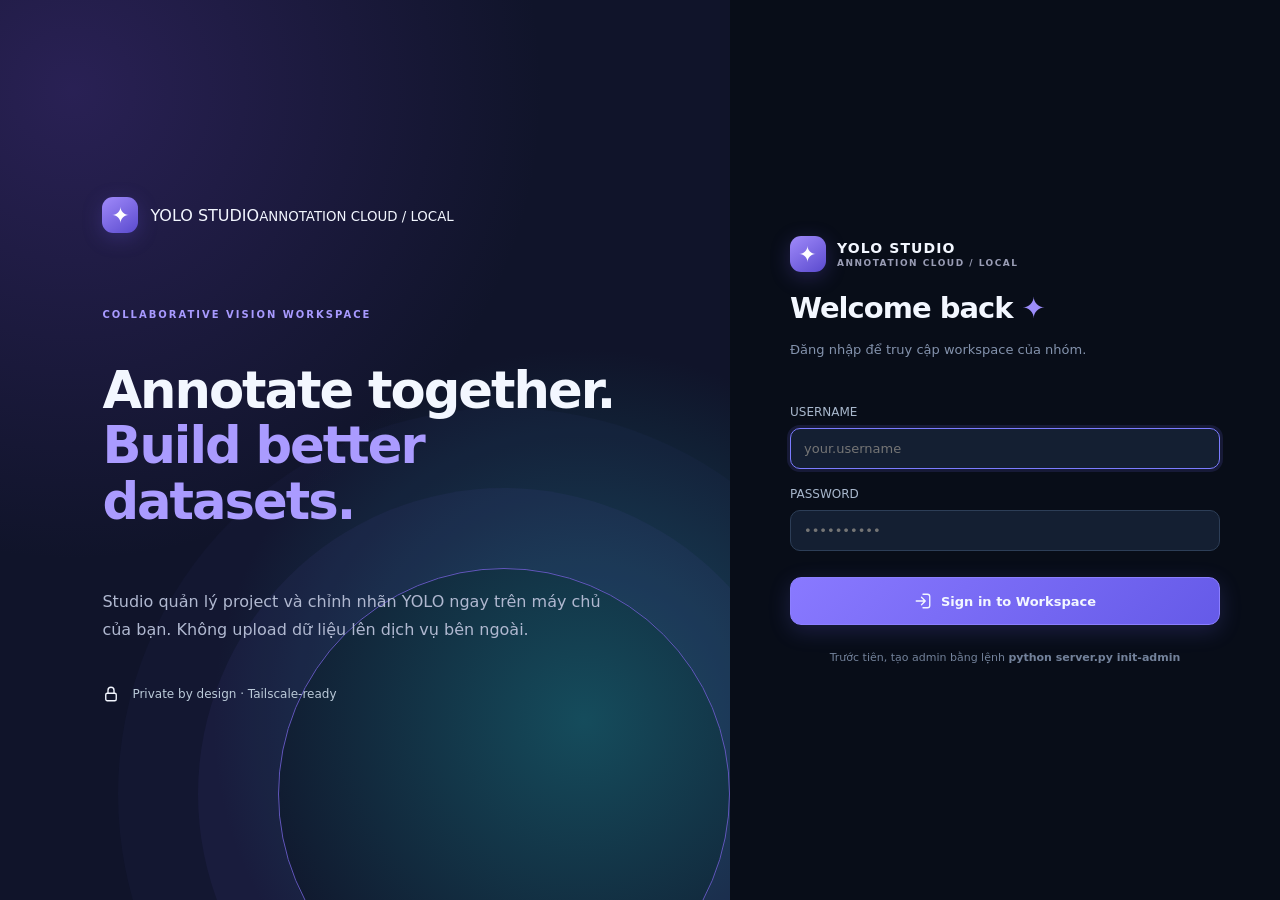
==== src/frontend/index.html @ a113437c "V1 base" ====
<!doctype html>
<html lang="vi">
<head>
  <meta charset="utf-8">
  <meta name="viewport" content="width=device-width,initial-scale=1">
  <meta name="color-scheme" content="dark">
  <title>YOLO Studio — Collaborative Dataset Workspace</title>
  <link rel="stylesheet" href="/static/style.css">
</head>
<body>
  <div id="app"><div class="boot"><div class="brand-mark">✦</div><div>YOLO STUDIO</div></div></div>
  <div id="toast-region" aria-live="polite"></div>
  <div id="modal-root"></div>
  <script src="/static/app.js?v=20261020-6" defer></script>
</body>
</html>
---- static/style.css ----
@import url('');
:root{--bg:#080d18;--panel:#0e1625;--panel2:#121c2e;--card:#111a2a;--border:#233049;--muted:#93a0b6;--soft:#b7c3d6;--text:#f3f7ff;--accent:#7c6cf6;--aqua:#42dbc5;--danger:#f77690;--gold:#ffca80;--sidebar:244px;--radius:17px;font-family:Inter,ui-sans-serif,system-ui,-apple-system,"Segoe UI",Arial,sans-serif;color:var(--text)}
*{box-sizing:border-box}body{background:var(--bg);margin:0;min-height:100vh}button,input,select{font:inherit}button{cursor:pointer;color:inherit}button:disabled{opacity:.48;cursor:not-allowed}a{color:inherit;text-decoration:none}input,select{outline:none}input:focus,select:focus{border-color:#7b7bff!important;box-shadow:0 0 0 3px #7771ff22}button:focus-visible{outline:2px solid var(--accent);outline-offset:3px}
#app{min-height:100vh}.boot{display:flex;gap:12px;align-items:center;justify-content:center;height:100vh;font-size:17px;font-weight:850;letter-spacing:2px}.brand-mark{width:42px;height:42px;background:linear-gradient(145deg,#a382ff,#5547cb);display:grid;place-items:center;border-radius:13px;box-shadow:0 7px 28px #7e6bff40;font-size:24px}
.ico{width:18px;height:18px;display:inline-block;vertical-align:middle;flex-shrink:0;fill:none;stroke:currentColor;stroke-width:1.8;stroke-linecap:round;stroke-linejoin:round}.ico.sm{width:15px;height:15px}.ico.lg{width:22px;height:22px}
.btn{display:inline-flex;align-items:center;justify-content:center;gap:9px;padding:10px 15px;border:1px solid var(--border);border-radius:11px;background:#19243a;white-space:nowrap;font-size:13px;font-weight:700;transition:.14s ease}.btn:hover:not(:disabled){border-color:#616994;background:#222e49;transform:translateY(-1px)}.btn.primary{background:linear-gradient(135deg,#8979ff,#655ae8);border-color:#8c7fff;box-shadow:0 6px 22px #7067f533}.btn.primary:hover{background:linear-gradient(135deg,#a092ff,#7265fb)}.btn.ghost{background:transparent;border-color:transparent;color:#bac7d9}.btn.ghost:hover{background:#ffffff12}.btn.quiet{background:#101b2e}.btn.danger{color:#ff9bab;background:#381c2a;border-color:#693546}.btn.icon-btn{padding:9px;width:37px;height:37px}.btn.small{padding:7px 10px;font-size:12px}.btn.active{color:white;border-color:#8275f1;background:#372d69}.tag,.pill{font-size:11px;font-weight:800;padding:5px 8px;border-radius:7px;background:#1d2b42;color:#abbdd7;display:inline-flex;align-items:center;gap:5px}.tag.green{color:#51dfbb;background:#193d39}.tag.orange{color:#ffcd7e;background:#493722}.tag.purple{color:#a99afc;background:#2c2750}.tag.red{color:#ff9aab;background:#482433}.tag.outline{background:transparent;border:1px solid #40506a}
.shell{display:flex;min-height:100vh}.side{width:var(--sidebar);flex-shrink:0;position:sticky;top:0;height:100vh;display:flex;flex-direction:column;background:#0b1220;border-right:1px solid #263148;padding:25px 15px 18px}.logo{display:flex;align-items:center;gap:11px;margin:0 9px 29px;font-size:14px;font-weight:900;letter-spacing:1.1px}.logo small{display:block;font-size:9px;color:#9a9db5;letter-spacing:1.5px;margin-top:2px}.logo-mark{width:36px;height:36px;display:grid;place-items:center;background:linear-gradient(145deg,#a08afa,#5a4ace);border-radius:11px;color:#fff;box-shadow:0 5px 20px #6151cb4d;font-size:22px}.side-section{font-size:10px;font-weight:900;letter-spacing:1.5px;color:#73829a;margin:27px 10px 10px;text-transform:uppercase}.workspace-select{background:#182338;border:1px solid #2c3c55;border-radius:12px;padding:11px;color:#f5f5ff;width:100%;font-size:12px;font-weight:700;cursor:pointer}.nav-btn{width:100%;text-align:left;display:flex;gap:12px;align-items:center;border:1px solid transparent;background:transparent;color:#9baac0;padding:12px 13px;border-radius:11px;font-size:13px;font-weight:650;margin-bottom:4px}.nav-btn:hover{background:#17243a;color:white}.nav-btn.active{background:linear-gradient(100deg,#302954,#201e3b);border-color:#40386b;color:#cbc3ff}.nav-btn .count{margin-left:auto;background:#223149;padding:3px 7px;border-radius:6px;font-size:11px}.side-bottom{margin-top:auto;border-top:1px solid #263248;padding-top:17px}.side-user{display:flex;align-items:center;gap:10px;padding:8px;border-radius:12px}.avatar{width:32px;height:32px;border-radius:10px;display:grid;place-items:center;background:linear-gradient(130deg,#544a89,#217d84);font-weight:900;color:white;flex-shrink:0}.small-muted{font-size:11px;color:#7f8da8}.side-user .username{font-size:12px;font-weight:800}.side-user .small-muted{margin-top:2px}
.main{width:calc(100% - var(--sidebar));min-width:0}.topbar{height:73px;display:flex;align-items:center;justify-content:space-between;padding:0 32px;border-bottom:1px solid #222d44;background:#0c1422}.crumbs{display:flex;align-items:center;gap:9px;color:#7c8aa4;font-size:12px}.crumbs strong{color:#e6edff}.topbar-right{display:flex;align-items:center;gap:12px}.online-dot{display:inline-block;width:7px;height:7px;border-radius:99px;background:#3adeba;box-shadow:0 0 0 3px #38e3b321}.content{padding:33px;max-width:1660px;margin:0 auto}.row{display:flex;align-items:center;gap:12px}.between{justify-content:space-between}.wrap{flex-wrap:wrap}.grow{flex:1}.stack{display:flex;flex-direction:column;gap:5px}.muted{color:var(--muted)}.tiny{font-size:11px}.sec-title{font-size:19px;font-weight:850;letter-spacing:-.4px;margin:0}.page-title{font-size:29px;font-weight:870;letter-spacing:-1px;margin:0 0 6px}.page-sub{font-size:13px;color:#a1afc5;line-height:1.6;margin:0}.eyebrow{font-size:10px;text-transform:uppercase;letter-spacing:2px;font-weight:900;color:#a89aff}.section-heading{display:flex;align-items:center;justify-content:space-between;margin:27px 0 15px}.hero{border:1px solid #493c72;min-height:175px;position:relative;overflow:hidden;background:radial-gradient(ellipse at 82% 30%,#5142a6 0,transparent 49%),linear-gradient(110deg,#1b2141,#24204e 53%,#1a1e3c);border-radius:20px;padding:29px;display:flex;align-items:center;justify-content:space-between}.hero::after{content:'';position:absolute;right:34px;top:-55px;width:290px;height:290px;border:1px solid #a08fff44;border-radius:50%;box-shadow:0 0 0 33px #a08fff0d,0 0 0 72px #a08fff0b;pointer-events:none}.hero-title{font-size:27px;font-weight:900;max-width:520px;line-height:1.25;margin:9px 0}.hero p{color:#b9b8de;font-size:13px}.hero .btn{position:relative;z-index:2}.stats{display:grid;grid-template-columns:repeat(4,minmax(0,1fr));gap:14px;margin-top:22px}.stat-card{background:var(--panel);border:1px solid var(--border);border-radius:15px;padding:20px 18px;min-height:114px;position:relative}.stat-label{font-size:12px;color:#92a2b8}.stat-value{font-size:28px;font-weight:900;letter-spacing:-1.2px;margin:10px 0 0}.stat-icon{position:absolute;top:18px;right:17px;width:32px;height:32px;border-radius:9px;background:#262750;color:#b1a5ff;display:grid;place-items:center}.stat-detail{font-size:11px;color:#7c8ca6;margin-top:4px}
.project-grid{display:grid;grid-template-columns:repeat(auto-fill,minmax(265px,1fr));gap:16px}.project-card{border:1px solid var(--border);border-radius:17px;background:#111a2a;padding:17px;cursor:pointer;transition:.17s}.project-card:hover{transform:translateY(-3px);border-color:#695da7;box-shadow:0 12px 32px #01061180}.project-art{height:117px;border-radius:10px;display:flex;align-items:center;justify-content:center;margin-bottom:17px;background:radial-gradient(circle at 25% 40%,#4f628d99,transparent 44%),linear-gradient(125deg,#252943,#172b3e);position:relative;overflow:hidden}.project-art::before,.project-art::after{content:'';position:absolute;border:2px solid #8eaff88a;border-radius:5px;transform:rotate(-6deg)}.project-art::before{height:61px;width:74px;left:30%;top:27%}.project-art::after{height:32px;width:45px;left:51%;top:47%;border-color:#55d4b9}.project-art.p2{background:radial-gradient(circle at 75% 35%,#67518b77,transparent 48%),linear-gradient(125deg,#352549,#182d38)}.project-art.p3{background:radial-gradient(circle at 35% 50%,#408a8477,transparent 44%),linear-gradient(125deg,#163c42,#292341)}.project-card h3{font-size:15px;margin:0 0 7px;white-space:nowrap;overflow:hidden;text-overflow:ellipsis}.project-card .muted{font-size:11px;white-space:nowrap;overflow:hidden;text-overflow:ellipsis}.progress{width:100%;height:7px;border-radius:99px;background:#253046;overflow:hidden}.progress div{height:100%;background:linear-gradient(90deg,#796bf7,#46d1b9);border-radius:99px}.empty{border:1px dashed #394864;border-radius:17px;padding:55px 15px;text-align:center;color:#97a7be}.empty h3{color:#ecf1ff;margin-bottom:5px}.empty-ico{width:50px;height:50px;border-radius:14px;display:grid;place-items:center;background:#222744;color:#ab9cff;margin:0 auto 13px}
.filterbar{display:flex;gap:10px;align-items:center;justify-content:space-between;margin:24px 0 16px;flex-wrap:wrap}.field{width:100%;background:#141f32;color:#e7efff;border:1px solid #2d3e57;border-radius:10px;padding:12px 13px;font-size:13px}.searchwrap{position:relative;min-width:220px}.searchwrap input{padding-left:38px}.searchwrap .ico{position:absolute;left:12px;top:12px;color:#8698b2}.segment{display:flex;gap:4px;padding:4px;border:1px solid var(--border);border-radius:11px;background:#101827}.segment button{background:transparent;border:0;border-radius:8px;padding:9px 12px;color:#94a2b8;font-size:12px;font-weight:700}.segment button.active{background:#35345d;color:#ddd8ff}.asset-grid{display:grid;grid-template-columns:repeat(auto-fill,minmax(210px,1fr));gap:15px}.asset-card{border:1px solid var(--border);border-radius:13px;background:#10192a;overflow:hidden;cursor:pointer;transition:.16s}.asset-card:hover{border-color:#7c71db;transform:translateY(-2px)}.asset-thumb{height:153px;background:#172339;display:flex;align-items:center;justify-content:center;position:relative}.asset-thumb img{width:100%;height:100%;object-fit:contain}.asset-thumb .overlay-chip{position:absolute;top:8px;left:8px}.asset-foot{padding:12px}.asset-foot b{display:block;font-size:12px;overflow:hidden;white-space:nowrap;text-overflow:ellipsis}.asset-foot .row{justify-content:space-between;margin-top:11px}.pages{display:flex;gap:8px;justify-content:center;margin:27px 0}
.editor{height:calc(100vh - 73px);display:flex;flex-direction:column;min-height:490px}.editor-top{height:68px;border-bottom:1px solid var(--border);background:#0e1627;display:flex;align-items:center;justify-content:space-between;padding:0 18px;gap:10px}.editor-top .filename{font-size:13px;font-weight:820;max-width:300px;overflow:hidden;text-overflow:ellipsis;white-space:nowrap}.editor-main{min-height:0;display:flex;flex:1}.asset-rail{width:246px;flex-shrink:0;background:#0d1523;border-right:1px solid #253148;display:flex;flex-direction:column;min-height:0}.rail-head{padding:16px 13px;border-bottom:1px solid var(--border)}.rail-scroller{overflow:auto;padding:8px;flex:1}.rail-item{padding:9px;display:flex;gap:10px;align-items:center;border-radius:9px;border:1px solid transparent;cursor:pointer}.rail-item:hover{background:#1d2940}.rail-item.selected{border-color:#7063d8;background:#26234b}.rail-thumb{width:57px;height:46px;object-fit:cover;border-radius:6px;background:#27364c}.rail-name{font-size:11px;font-weight:800;white-space:nowrap;overflow:hidden;text-overflow:ellipsis;max-width:140px}.rail-meta{font-size:10px;color:#93a2b5;margin-top:5px}.editor-center{flex:1;min-width:0;display:flex;flex-direction:column;background:#070c16}.toolstrip{display:flex;align-items:center;gap:8px;border-bottom:1px solid #263248;background:#0e1625;padding:10px 17px;min-height:57px}.toolstrip .separator{width:1px;height:25px;background:#34405a;margin:0 7px}.canvas-container{min-height:0;flex:1;position:relative;overflow:hidden;cursor:crosshair;background-image:linear-gradient(45deg,#111a2a 25%,transparent 25%),linear-gradient(-45deg,#111a2a 25%,transparent 25%),linear-gradient(45deg,transparent 75%,#111a2a 75%),linear-gradient(-45deg,transparent 75%,#111a2a 75%);background-size:26px 26px;background-position:0 0,0 13px,13px -13px,-13px 0}.canvas-container canvas{height:100%;width:100%;display:block;touch-action:none}.canvas-help{position:absolute;bottom:17px;left:50%;transform:translateX(-50%);pointer-events:none;background:#0b1321e8;border:1px solid #29364f;padding:10px 15px;border-radius:10px;white-space:nowrap;font-size:11px;color:#b2bfd1}.canvas-info{height:38px;background:#0d1524;border-top:1px solid #263148;display:flex;align-items:center;justify-content:space-between;padding:0 15px;font-size:11px;color:#8999af}.inspector{width:290px;flex-shrink:0;background:#0f1728;border-left:1px solid #29354b;overflow:auto}.inspector-head{padding:19px;border-bottom:1px solid var(--border)}.inspector-section{padding:17px 18px;border-bottom:1px solid #253148}.inspector-title{font-weight:850;font-size:12px;margin-bottom:13px;display:flex;align-items:center;justify-content:space-between}.class-row{width:100%;display:flex;align-items:center;gap:8px;justify-content:space-between;border:1px solid #2b3a54;border-radius:9px;background:#162239;padding:10px;margin-bottom:7px;font-size:12px;text-align:left}.class-dot{height:9px;width:9px;border-radius:3px;display:inline-block;margin-right:7px}.box-row.selected{border-color:#9785ff;background:#27284b}.coordinate-grid{display:grid;grid-template-columns:1fr 1fr;gap:10px}.coordinate-grid label{font-size:10px;color:#8798b0}.coordinate-grid input{margin-top:5px;padding:9px;width:100%}.split-2{display:grid;grid-template-columns:1fr 1fr;gap:10px}.control-label{display:block;font-size:11px;color:#9cacc2;font-weight:650;margin-bottom:7px}.kbd{padding:2px 5px;border:1px solid #47536a;border-radius:5px;background:#202c40;font-size:10px;color:#d5dded}.help-note{font-size:11px;line-height:1.7;color:#8c9eb9}
#toast-region{position:fixed;right:22px;bottom:22px;z-index:99;display:flex;flex-direction:column;gap:10px}.toast{padding:13px 17px;border:1px solid #38625e;color:#e3fff5;border-radius:12px;background:#15332e;box-shadow:0 15px 40px #0009;max-width:410px;font-size:13px}.toast.error{background:#40202d;border-color:#8c3c59;color:#ffdbe6}.overlay{position:fixed;inset:0;z-index:50;display:grid;place-items:center;background:#020615bc;backdrop-filter:blur(7px);padding:18px}.modal{width:min(95vw,530px);border:1px solid #3d4566;border-radius:20px;background:#131d30;padding:25px;box-shadow:0 30px 100px #000c}.modal h2{font-size:21px;margin:0 0 8px}.modal p{color:#9baac2;font-size:12px;line-height:1.7}.modal label{display:block;color:#adbad0;font-size:12px;font-weight:700;margin:15px 0 7px}.modal input,.modal select{width:100%;background:#0e1624;border:1px solid #35415c;color:white;border-radius:10px;padding:11px}.modal-foot{display:flex;gap:9px;justify-content:flex-end;margin-top:24px}.members-table{width:100%;border-collapse:collapse;margin-top:16px;font-size:12px}.members-table td,.members-table th{text-align:left;border-bottom:1px solid #27334b;padding:11px 8px}.members-table th{color:#8b9bb2}
.login-wrap{min-height:100vh;display:grid;grid-template-columns:minmax(0,1fr) minmax(400px,550px);background:#080d18}.login-cover{display:flex;flex-direction:column;justify-content:center;padding:8vw;background:radial-gradient(circle at 10% 10%,#4c328f6b,transparent 45%),radial-gradient(circle at 80% 80%,#154c5c,transparent 40%),#10142a;position:relative;overflow:hidden}.login-cover::after{content:'';position:absolute;bottom:-120px;right:0;width:450px;height:450px;border:1px solid #6156bc;border-radius:50%;box-shadow:0 0 0 80px #6156bc15,0 0 0 160px #6156bc0c}.login-cover h1{font-size:clamp(36px,4vw,65px);line-height:1.09;letter-spacing:-2px;max-width:620px;z-index:1}.login-cover p{font-size:16px;color:#b0b8d0;line-height:1.7;max-width:520px;z-index:1}.login-pane{padding:60px;display:flex;flex-direction:column;justify-content:center}.login-pane h2{font-size:29px;margin:19px 0 4px;letter-spacing:-1px}.login-pane p{color:#8493ad;font-size:13px;margin-bottom:30px}.login-pane label{display:block;font-size:12px;color:#a9b8cd;margin:18px 0 9px}.login-pane .btn{width:100%;margin-top:26px;padding:14px}.login-footer{margin-top:26px;color:#73829b;font-size:11px;text-align:center}
@media(max-width:1150px){.asset-rail{width:185px}.inspector{width:258px}.content{padding:23px}.stats{grid-template-columns:repeat(2,1fr)}}@media(max-width:900px){:root{--sidebar:71px}.logo span,.side-section,.workspace-select,.nav-btn span,.nav-btn .count,.side-user .username,.side-user .small-muted,.side-bottom .btn span{display:none}.side{padding:20px 11px}.logo{margin-left:6px}.nav-btn{justify-content:center}.side-user{justify-content:center}.asset-rail{display:none}.login-wrap{grid-template-columns:1fr}.login-cover{display:none}.login-pane{max-width:560px;width:100%;margin:auto}}@media(max-width:620px){.topbar{padding:0 12px}.content{padding:15px}.hero{padding:20px}.hero-title{font-size:21px}.stats{gap:8px}.stat-card{padding:14px}.stat-value{font-size:24px}.inspector{width:225px}.editor-top{padding:0 7px}.editor-top .filename{max-width:120px}.canvas-help{display:none}.hide-mobile{display:none}.login-pane{padding:24px}}
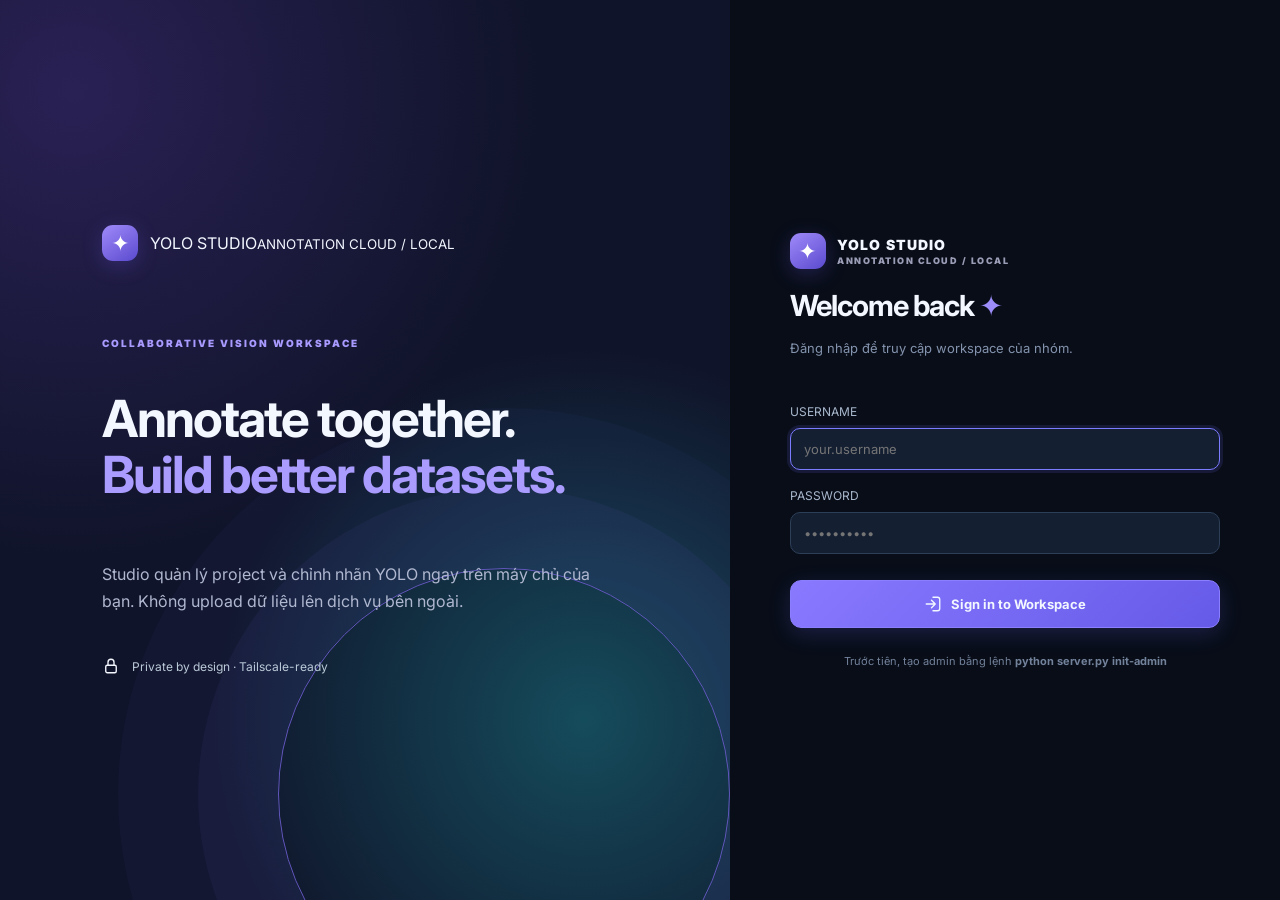
==== commit 70fb2b28: "V1" ====
--- a/src/frontend/index.html
+++ b/src/frontend/index.html
@@ -2,15 +2,24 @@
 <html lang="vi">
 <head>
   <meta charset="utf-8">
-  <meta name="viewport" content="width=device-width,initial-scale=1">
+  <meta name="viewport" content="width=device-width, initial-scale=1, viewport-fit=cover">
   <meta name="color-scheme" content="dark">
-  <title>YOLO Studio — Collaborative Dataset Workspace</title>
-  <link rel="stylesheet" href="/static/style.css">
+  <title>Aegis Vision — Collaborative Dataset Workspace</title>
+  <link rel="icon" href="data:image/svg+xml,<svg xmlns=%22http://www.w3.org/2000/svg%22 viewBox=%220 0 100 100%22><rect width=%22100%22 height=%22100%22 rx=%2228%22 fill=%22%233b82f6%22/><text y=%22.9em%22 x=%22.18em%22 font-size=%2280%22 fill=%22white%22>✦</text></svg>">
+  <link rel="preconnect" href="https://fonts.googleapis.com">
+  <link rel="preconnect" href="https://fonts.gstatic.com" crossorigin>
+  <link href="https://fonts.googleapis.com/css2?family=Inter:wght@300;400;500;600;700;800;900&family=JetBrains+Mono:wght@400;500;600&display=swap" rel="stylesheet">
+  <link rel="stylesheet" href="/static/style.css?v=v6.5.0-aegis-vision">
 </head>
 <body>
-  <div id="app"><div class="boot"><div class="brand-mark">✦</div><div>YOLO STUDIO</div></div></div>
+  <div id="app">
+    <div class="boot">
+      <div class="brand-mark">✦</div>
+      <div class="boot-text">AEGIS VISION</div>
+    </div>
+  </div>
   <div id="toast-region" aria-live="polite"></div>
   <div id="modal-root"></div>
-  <script src="/static/app.js?v=20261020-6" defer></script>
+  <script src="/static/app.js?v=v6.5.1-local-picker" defer></script>
 </body>
 </html>
